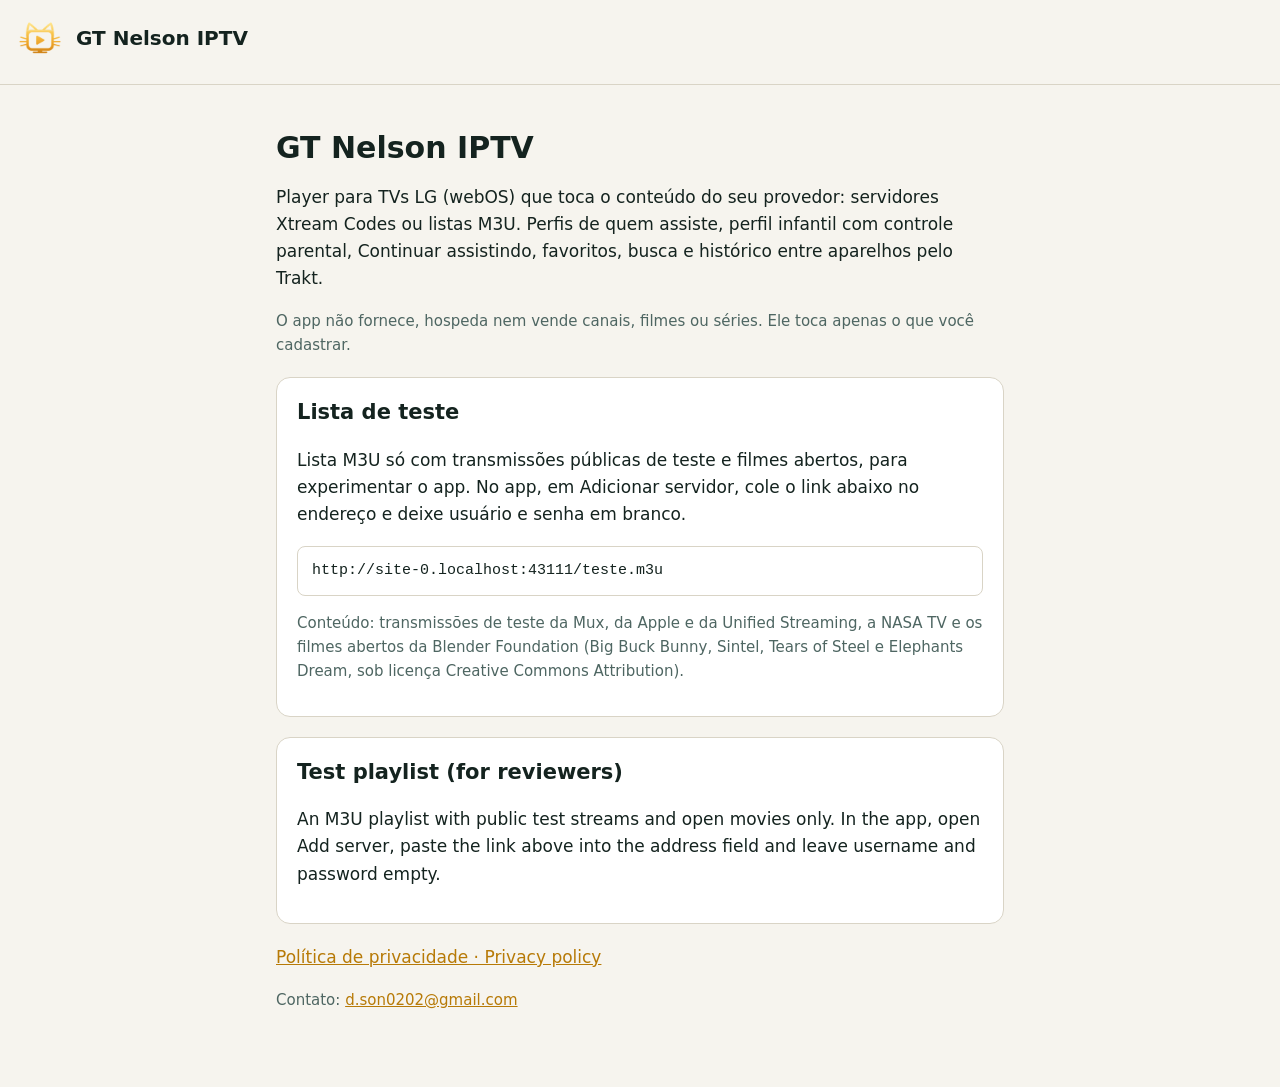
==== index.html @ 7ecb7efd "Add files via upload" ====
<!doctype html>
<html lang="pt-BR">
<head>
<meta charset="utf-8">
<meta name="viewport" content="width=device-width, initial-scale=1">
<title>GT Nelson IPTV</title>
<link rel="stylesheet" href="estilo.css">
</head>
<body>
<header class="topo"><a href="./"><img src="logo.png" alt="" width="48" height="48"><span>GT Nelson IPTV</span></a></header>
<main>
<h1>GT Nelson IPTV</h1>
<p>Player para TVs LG (webOS) que toca o conteúdo do seu provedor: servidores Xtream Codes ou listas M3U. Perfis de quem assiste, perfil infantil com controle parental, Continuar assistindo, favoritos, busca e histórico entre aparelhos pelo Trakt.</p>
<p class="muted">O app não fornece, hospeda nem vende canais, filmes ou séries. Ele toca apenas o que você cadastrar.</p>

<div class="cartao">
<h2 style="margin-top:0">Lista de teste</h2>
<p>Lista M3U só com transmissões públicas de teste e filmes abertos, para experimentar o app. No app, em Adicionar servidor, cole o link abaixo no endereço e deixe usuário e senha em branco.</p>
<span class="link" id="lista"></span>
<p class="muted">Conteúdo: transmissões de teste da Mux, da Apple e da Unified Streaming, a NASA TV e os filmes abertos da Blender Foundation (Big Buck Bunny, Sintel, Tears of Steel e Elephants Dream, sob licença Creative Commons Attribution).</p>
</div>

<div class="cartao" lang="en">
<h2 style="margin-top:0">Test playlist (for reviewers)</h2>
<p>An M3U playlist with public test streams and open movies only. In the app, open Add server, paste the link above into the address field and leave username and password empty.</p>
</div>

<p><a href="privacidade.html">Política de privacidade · Privacy policy</a></p>
<p class="muted">Contato: <a href="mailto:d.son0202@gmail.com">d.son0202@gmail.com</a></p>
</main>
<script>
  // mostra o endereço completo da lista a partir de onde a página está publicada
  document.getElementById('lista').textContent = new URL('teste.m3u', location.href).href;
</script>
</body>
</html>
---- estilo.css ----
:root { --bg: #0e1e24; --panel: #13282e; --text: #eaf2ef; --muted: #93aeab; --accent: #f4b942; --line: #25454d; }
@media (prefers-color-scheme: light) {
  :root { --bg: #f6f4ee; --panel: #ffffff; --text: #14231f; --muted: #4e6662; --accent: #b77a07; --line: #d9d4c6; }
}
* { box-sizing: border-box; }
body { margin: 0; background: var(--bg); color: var(--text); font: 17px/1.6 system-ui, -apple-system, "Segoe UI", Roboto, sans-serif; }
.topo { border-bottom: 1px solid var(--line); padding: 14px 16px; }
.topo a { display: inline-flex; align-items: center; color: var(--text); text-decoration: none; font-weight: 700; font-size: 20px; }
.topo img { margin-right: 12px; }
main { max-width: 760px; margin: 0 auto; padding: 24px 16px 60px; }
h1 { font-size: 30px; line-height: 1.25; margin: 20px 0 6px; }
h2 { font-size: 21px; margin: 32px 0 8px; }
p, li { color: var(--text); }
.data, .muted { color: var(--muted); font-size: 15px; }
a { color: var(--accent); }
hr { border: 0; border-top: 1px solid var(--line); margin: 56px 0 24px; }
code, .link { font-family: ui-monospace, Menlo, Consolas, monospace; font-size: 15px; background: var(--panel); border: 1px solid var(--line); border-radius: 8px; padding: 2px 6px; word-break: break-all; }
.link { display: block; padding: 12px 14px; margin: 10px 0; }
.cartao { background: var(--panel); border: 1px solid var(--line); border-radius: 14px; padding: 18px 20px; margin: 20px 0; }
ul { padding-left: 22px; }
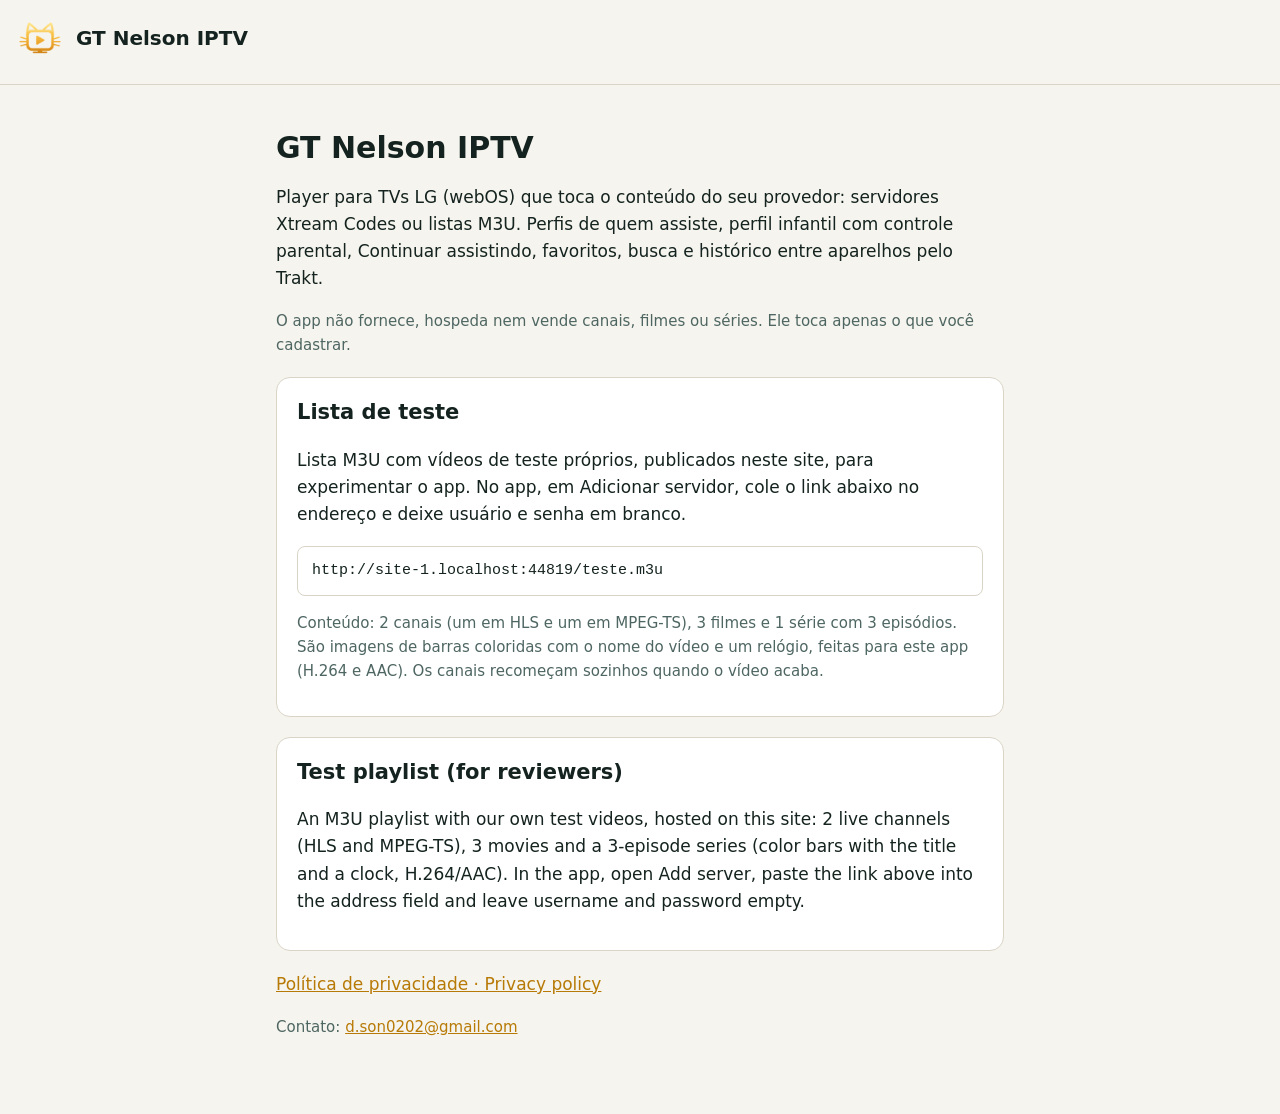
==== commit cd71b180: "Add files via upload" ====
--- a/index.html
+++ b/index.html
@@ -15,14 +15,14 @@
 
 <div class="cartao">
 <h2 style="margin-top:0">Lista de teste</h2>
-<p>Lista M3U só com transmissões públicas de teste e filmes abertos, para experimentar o app. No app, em Adicionar servidor, cole o link abaixo no endereço e deixe usuário e senha em branco.</p>
+<p>Lista M3U com vídeos de teste próprios, publicados neste site, para experimentar o app. No app, em Adicionar servidor, cole o link abaixo no endereço e deixe usuário e senha em branco.</p>
 <span class="link" id="lista"></span>
-<p class="muted">Conteúdo: transmissões de teste da Mux, da Apple e da Unified Streaming, a NASA TV e os filmes abertos da Blender Foundation (Big Buck Bunny, Sintel, Tears of Steel e Elephants Dream, sob licença Creative Commons Attribution).</p>
+<p class="muted">Conteúdo: 2 canais (um em HLS e um em MPEG-TS), 3 filmes e 1 série com 3 episódios. São imagens de barras coloridas com o nome do vídeo e um relógio, feitas para este app (H.264 e AAC). Os canais recomeçam sozinhos quando o vídeo acaba.</p>
 </div>
 
 <div class="cartao" lang="en">
 <h2 style="margin-top:0">Test playlist (for reviewers)</h2>
-<p>An M3U playlist with public test streams and open movies only. In the app, open Add server, paste the link above into the address field and leave username and password empty.</p>
+<p>An M3U playlist with our own test videos, hosted on this site: 2 live channels (HLS and MPEG-TS), 3 movies and a 3-episode series (color bars with the title and a clock, H.264/AAC). In the app, open Add server, paste the link above into the address field and leave username and password empty.</p>
 </div>
 
 <p><a href="privacidade.html">Política de privacidade · Privacy policy</a></p>
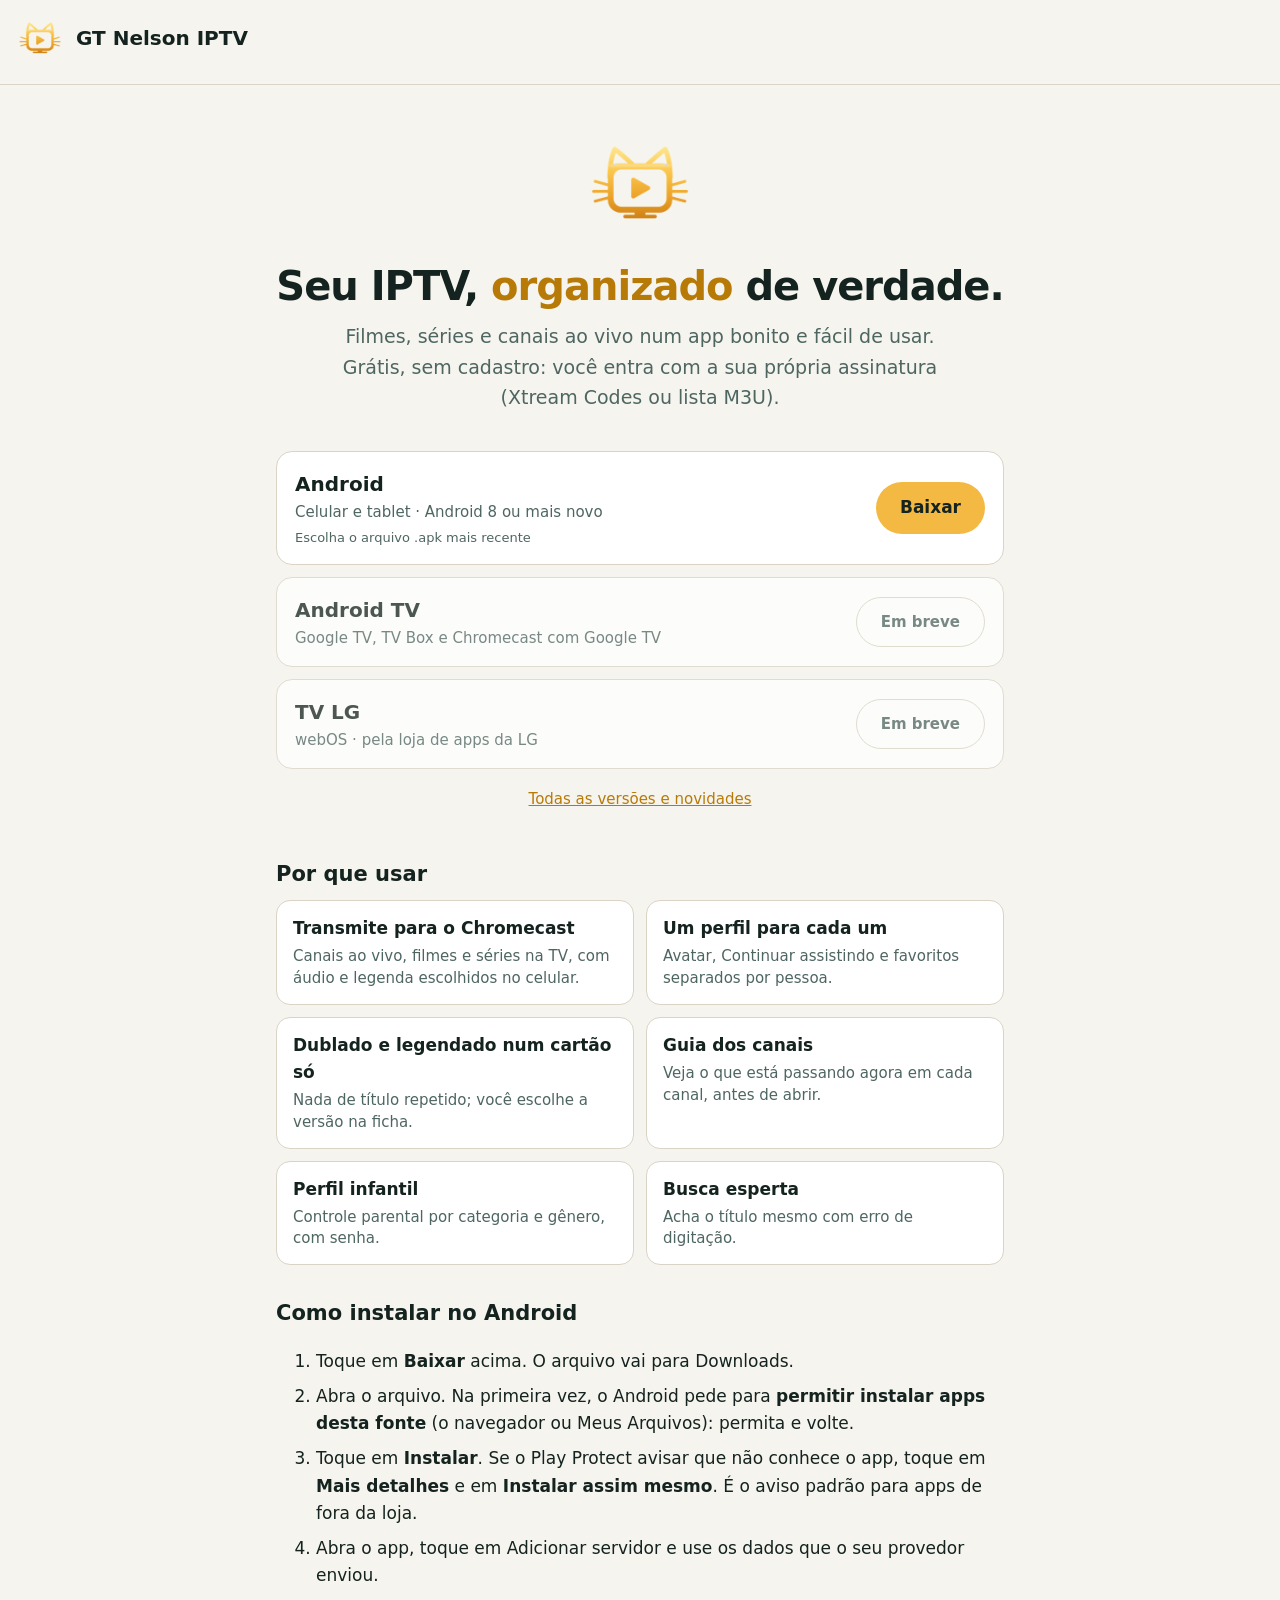
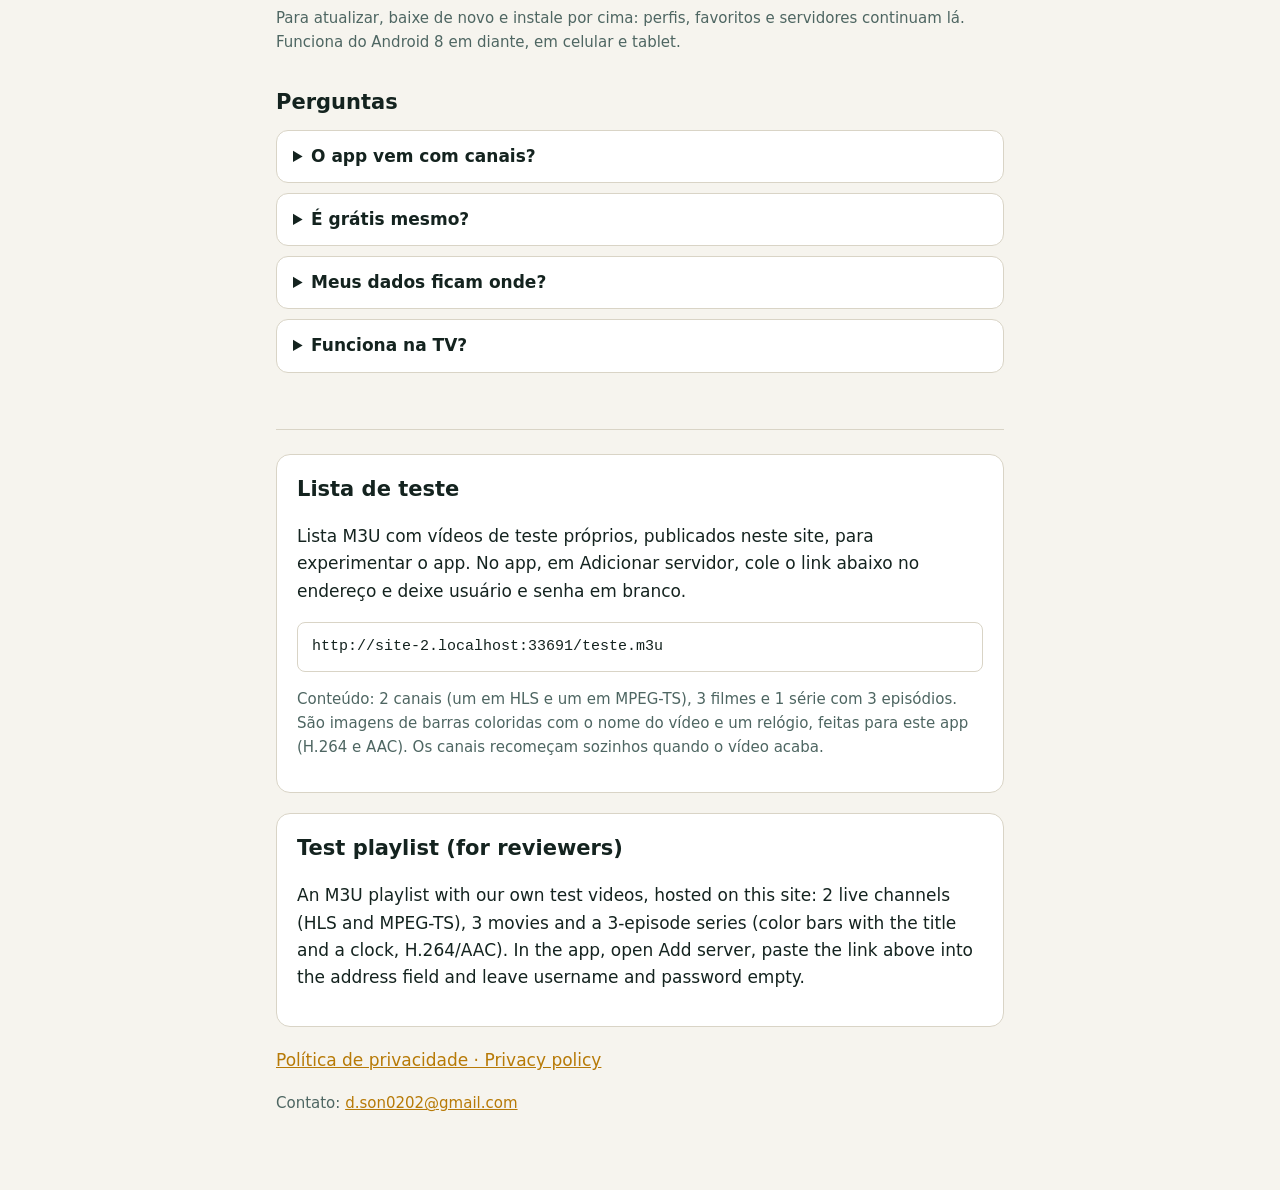
==== commit 6a7f50d6: "Pagina de download do app e politica de privacidade do Android" ====
--- a/index.html
+++ b/index.html
@@ -3,15 +3,56 @@
 <head>
 <meta charset="utf-8">
 <meta name="viewport" content="width=device-width, initial-scale=1">
-<title>GT Nelson IPTV</title>
+<title>GT Nelson IPTV · Baixar</title>
+<meta name="description" content="Player de IPTV grátis para Android: filmes, séries e canais ao vivo organizados, com perfis e transmissão para o Chromecast. Use a sua própria assinatura.">
+<!-- prévia do link no WhatsApp e redes -->
+<meta property="og:title" content="GT Nelson IPTV">
+<meta property="og:description" content="Seu IPTV organizado de verdade. Grátis, para Android. Transmite para o Chromecast.">
+<meta property="og:image" content="https://dson0202-max.github.io/gt-nelson-iptv-site/divulgacao-1.png">
+<meta property="og:url" content="https://dson0202-max.github.io/gt-nelson-iptv-site/">
+<meta property="og:type" content="website">
+<link rel="icon" href="logo.png">
 <link rel="stylesheet" href="estilo.css">
 </head>
 <body>
 <header class="topo"><a href="./"><img src="logo.png" alt="" width="48" height="48"><span>GT Nelson IPTV</span></a></header>
 <main>
-<h1>GT Nelson IPTV</h1>
-<p>Player para TVs LG (webOS) que toca o conteúdo do seu provedor: servidores Xtream Codes ou listas M3U. Perfis de quem assiste, perfil infantil com controle parental, Continuar assistindo, favoritos, busca e histórico entre aparelhos pelo Trakt.</p>
-<p class="muted">O app não fornece, hospeda nem vende canais, filmes ou séries. Ele toca apenas o que você cadastrar.</p>
+
+<section class="hero">
+  <img src="logo.png" alt="" width="112" height="112">
+  <h1>Seu IPTV, <em>organizado</em> de verdade.</h1>
+  <p class="lead">Filmes, séries e canais ao vivo num app bonito e fácil de usar. Grátis, sem cadastro: você entra com a sua própria assinatura (Xtream Codes ou lista M3U).</p>
+</section>
+
+<!-- Plataformas: a lista fica no script lá embaixo (PLATAFORMAS). Para lançar uma nova, basta mudar emBreve para false. -->
+<section id="plataformas" class="plats"></section>
+
+<h2>Por que usar</h2>
+<div class="grade">
+  <div class="item"><b>Transmite para o Chromecast</b><span>Canais ao vivo, filmes e séries na TV, com áudio e legenda escolhidos no celular.</span></div>
+  <div class="item"><b>Um perfil para cada um</b><span>Avatar, Continuar assistindo e favoritos separados por pessoa.</span></div>
+  <div class="item"><b>Dublado e legendado num cartão só</b><span>Nada de título repetido; você escolhe a versão na ficha.</span></div>
+  <div class="item"><b>Guia dos canais</b><span>Veja o que está passando agora em cada canal, antes de abrir.</span></div>
+  <div class="item"><b>Perfil infantil</b><span>Controle parental por categoria e gênero, com senha.</span></div>
+  <div class="item"><b>Busca esperta</b><span>Acha o título mesmo com erro de digitação.</span></div>
+</div>
+
+<h2 id="instalar">Como instalar no Android</h2>
+<ol class="passos">
+  <li>Toque em <b>Baixar</b> acima. O arquivo vai para Downloads.</li>
+  <li>Abra o arquivo. Na primeira vez, o Android pede para <b>permitir instalar apps desta fonte</b> (o navegador ou Meus Arquivos): permita e volte.</li>
+  <li>Toque em <b>Instalar</b>. Se o Play Protect avisar que não conhece o app, toque em <b>Mais detalhes</b> e em <b>Instalar assim mesmo</b>. É o aviso padrão para apps de fora da loja.</li>
+  <li>Abra o app, toque em Adicionar servidor e use os dados que o seu provedor enviou.</li>
+</ol>
+<p class="muted">Para atualizar, baixe de novo e instale por cima: perfis, favoritos e servidores continuam lá. Funciona do Android 8 em diante, em celular e tablet.</p>
+
+<h2>Perguntas</h2>
+<details><summary>O app vem com canais?</summary><p>Não. O GT Nelson IPTV é só o player: ele não fornece, hospeda nem vende canais, filmes ou séries. Ele toca o que você cadastrar, com a assinatura que você já tem.</p></details>
+<details><summary>É grátis mesmo?</summary><p>Sim. No celular, o app mostra de vez em quando a sugestão de um produto da Shopee, na pausa e entre episódios, marcada como "Anúncio · link de afiliado". Perfis infantis não veem anúncios, e nada aparece no ao vivo nem transmitindo.</p></details>
+<details><summary>Meus dados ficam onde?</summary><p>No seu aparelho. O app não cria conta e não envia usuário nem senha para ninguém além do seu próprio servidor. Veja a <a href="privacidade.html">política de privacidade</a>.</p></details>
+<details><summary>Funciona na TV?</summary><p>Hoje, pelo Chromecast, transmitindo do celular. A versão para TV LG está em análise na loja da LG, e a versão para Android TV vem depois.</p></details>
+
+<hr>
 
 <div class="cartao">
 <h2 style="margin-top:0">Lista de teste</h2>
@@ -31,6 +72,56 @@
 <script>
   // mostra o endereço completo da lista a partir de onde a página está publicada
   document.getElementById('lista').textContent = new URL('teste.m3u', location.href).href;
+
+  // Downloads: os arquivos ficam nos Releases deste repositório. Cada plataforma tem um prefixo de versão
+  // (android-v1.1.3, androidtv-v1.0.0...), e a página mostra a versão mais nova de cada uma.
+  var REPO = 'dson0202-max/gt-nelson-iptv-site';
+  var PLATAFORMAS = [
+    { id: 'android', nome: 'Android', sub: 'Celular e tablet · Android 8 ou mais novo', prefixo: 'android-v', ext: '.apk', emBreve: false },
+    { id: 'androidtv', nome: 'Android TV', sub: 'Google TV, TV Box e Chromecast com Google TV', prefixo: 'androidtv-v', ext: '.apk', emBreve: true },
+    { id: 'lg', nome: 'TV LG', sub: 'webOS · pela loja de apps da LG', loja: '', emBreve: true }
+  ];
+  var TODAS = 'https://github.com/' + REPO + '/releases';
+
+  function esc(t) { return String(t).replace(/[&<>"]/g, function (c) { return { '&': '&amp;', '<': '&lt;', '>': '&gt;', '"': '&quot;' }[c]; }); }
+  function data(d) { try { return new Date(d).toLocaleDateString('pt-BR', { day: 'numeric', month: 'short', year: 'numeric' }); } catch (e) { return ''; } }
+  function mb(b) { return (b / 1048576).toFixed(1).replace('.', ',') + ' MB'; }
+
+  function desenha(rels) {
+    var h = '';
+    PLATAFORMAS.forEach(function (p) {
+      var bt, info = '';
+      if (p.emBreve) {
+        bt = '<span class="bt off">Em breve</span>';
+      } else if (p.loja) {
+        bt = '<a class="bt" href="' + esc(p.loja) + '">Abrir na loja</a>';
+      } else {
+        var r = null, a = null;
+        (rels || []).some(function (x) {
+          if (x.draft || x.prerelease || x.tag_name.indexOf(p.prefixo) !== 0) return false;
+          a = (x.assets || []).filter(function (y) { return y.name.slice(-p.ext.length) === p.ext; })[0];
+          if (a) { r = x; return true; } return false;
+        });
+        if (r) {
+          bt = '<a class="bt" href="' + esc(a.browser_download_url) + '">Baixar</a>';
+          info = 'Versão ' + esc(r.tag_name.slice(p.prefixo.length)) + ' · ' + data(r.published_at) + ' · ' + mb(a.size);
+        } else {
+          // sem acesso ao GitHub agora: leva para a lista de versões
+          bt = '<a class="bt" href="' + TODAS + '">Baixar</a>';
+          info = 'Escolha o arquivo .apk mais recente';
+        }
+      }
+      h += '<div class="plat' + (p.emBreve ? ' breve' : '') + '"><div><b>' + esc(p.nome) + '</b><span>' + esc(p.sub) + '</span>' +
+        (info ? '<small>' + info + '</small>' : '') + '</div>' + bt + '</div>';
+    });
+    h += '<p class="muted outras"><a href="' + TODAS + '">Todas as versões e novidades</a></p>';
+    document.getElementById('plataformas').innerHTML = h;
+  }
+  desenha(null);
+  var x = new XMLHttpRequest();
+  x.open('GET', 'https://api.github.com/repos/' + REPO + '/releases?per_page=50', true);
+  x.onload = function () { try { if (x.status === 200) desenha(JSON.parse(x.responseText)); } catch (e) {} };
+  x.send();
 </script>
 </body>
 </html>
--- a/estilo.css
+++ b/estilo.css
@@ -18,3 +18,32 @@
 .link { display: block; padding: 12px 14px; margin: 10px 0; }
 .cartao { background: var(--panel); border: 1px solid var(--line); border-radius: 14px; padding: 18px 20px; margin: 20px 0; }
 ul { padding-left: 22px; }
+
+/* página de download (index) */
+.hero { text-align: center; padding: 18px 0 8px; }
+.hero h1 { font-size: 40px; letter-spacing: -1px; margin: 14px 0 10px; }
+.hero h1 em { font-style: normal; color: var(--accent); }
+.lead { font-size: 19px; color: var(--muted); max-width: 600px; margin: 0 auto; }
+.plats { margin: 30px 0 10px; display: grid; gap: 12px; }
+.plat { display: flex; align-items: center; justify-content: space-between; gap: 16px; background: var(--panel); border: 1px solid var(--line); border-radius: 16px; padding: 16px 18px; }
+.plat b { display: block; font-size: 20px; }
+.plat span { display: block; color: var(--muted); font-size: 15px; }
+.plat small { display: block; color: var(--muted); font-size: 13px; margin-top: 4px; }
+.plat.breve { opacity: .75; }
+.bt { flex: 0 0 auto; background: #f4b942; color: #14231f; font-weight: 700; text-decoration: none; border-radius: 999px; padding: 12px 24px; font-size: 17px; }
+.bt.off { background: transparent; color: var(--muted); border: 1px solid var(--line); font-weight: 600; }
+.outras { text-align: center; margin-top: 6px; }
+.grade { display: grid; grid-template-columns: 1fr 1fr; gap: 12px; }
+.item { background: var(--panel); border: 1px solid var(--line); border-radius: 14px; padding: 14px 16px; }
+.item b { display: block; margin-bottom: 4px; }
+.item span { color: var(--muted); font-size: 15px; line-height: 1.45; display: block; }
+.passos li { margin: 8px 0; }
+details { background: var(--panel); border: 1px solid var(--line); border-radius: 12px; padding: 12px 16px; margin: 10px 0; }
+summary { cursor: pointer; font-weight: 600; }
+details p { margin: 10px 0 2px; }
+@media (max-width: 560px) {
+  .hero h1 { font-size: 31px; }
+  .grade { grid-template-columns: 1fr; }
+  .plat { flex-direction: column; align-items: stretch; }
+  .bt { text-align: center; }
+}
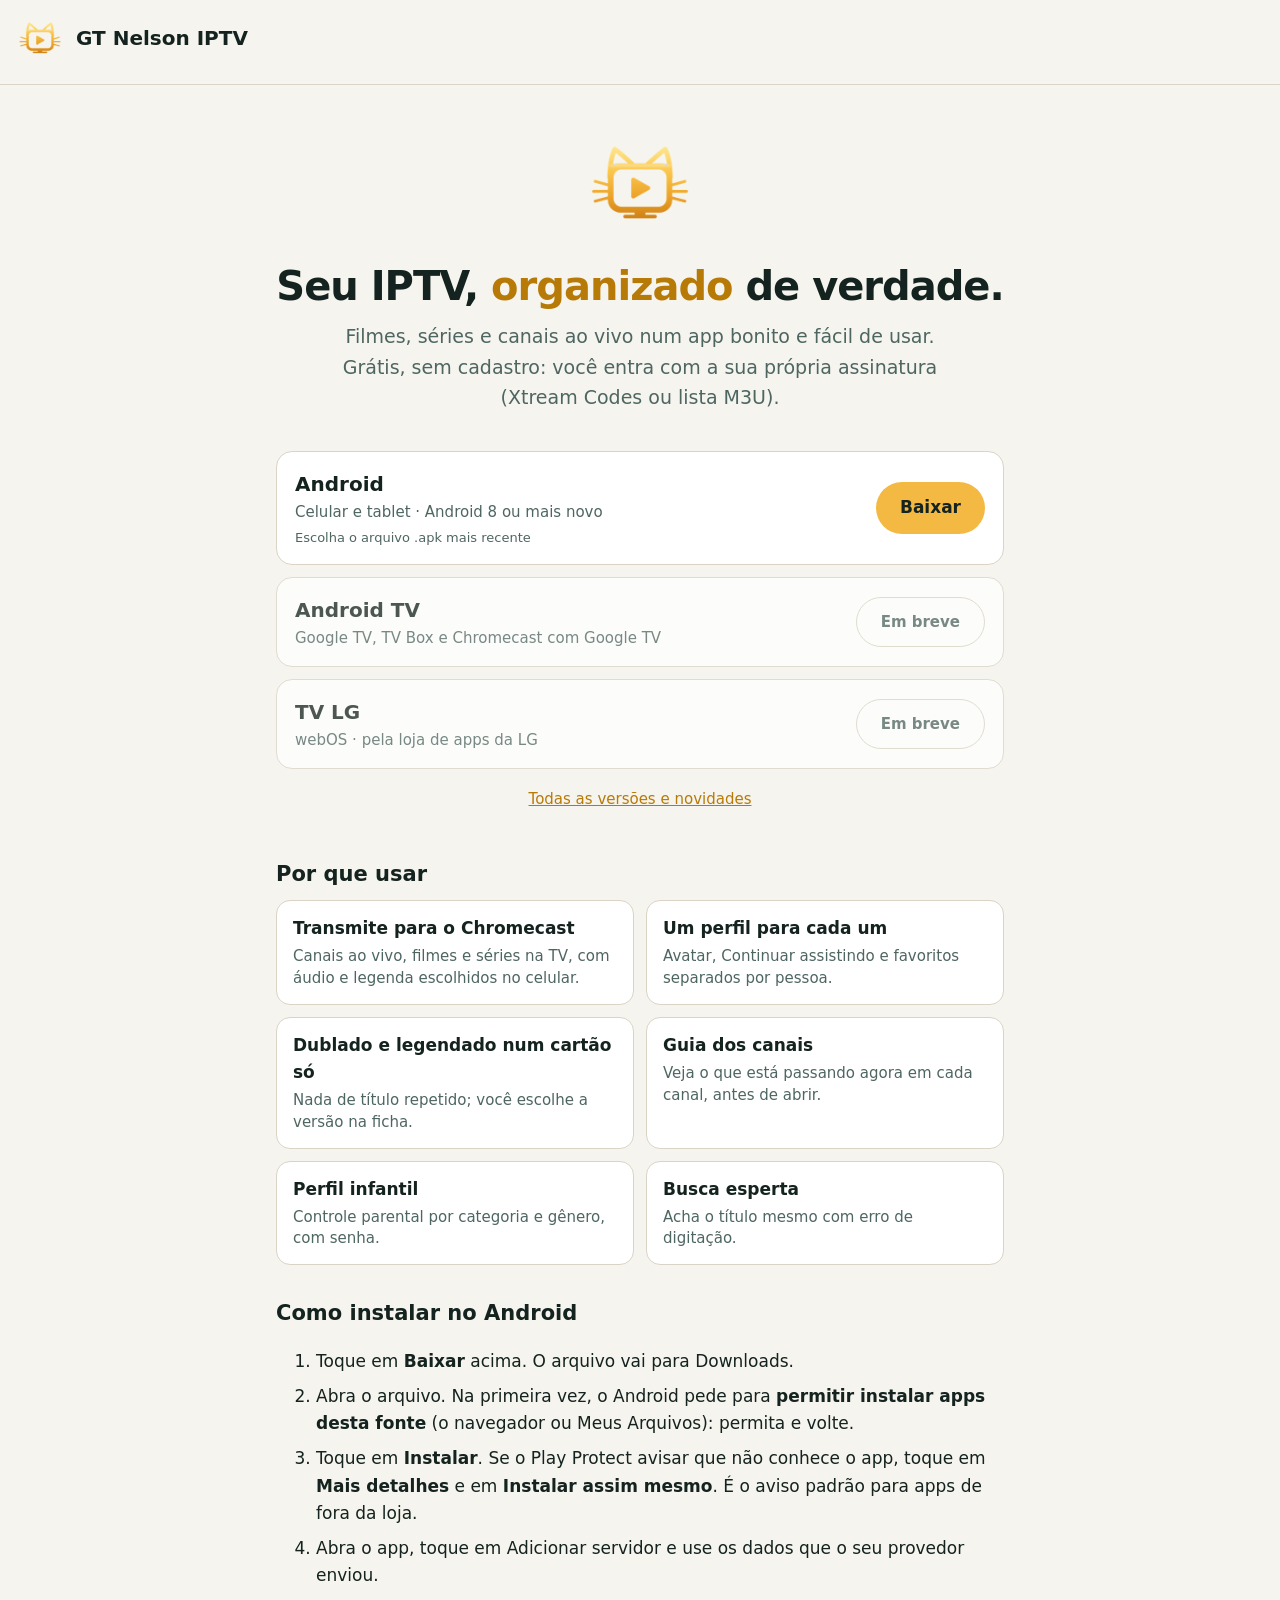
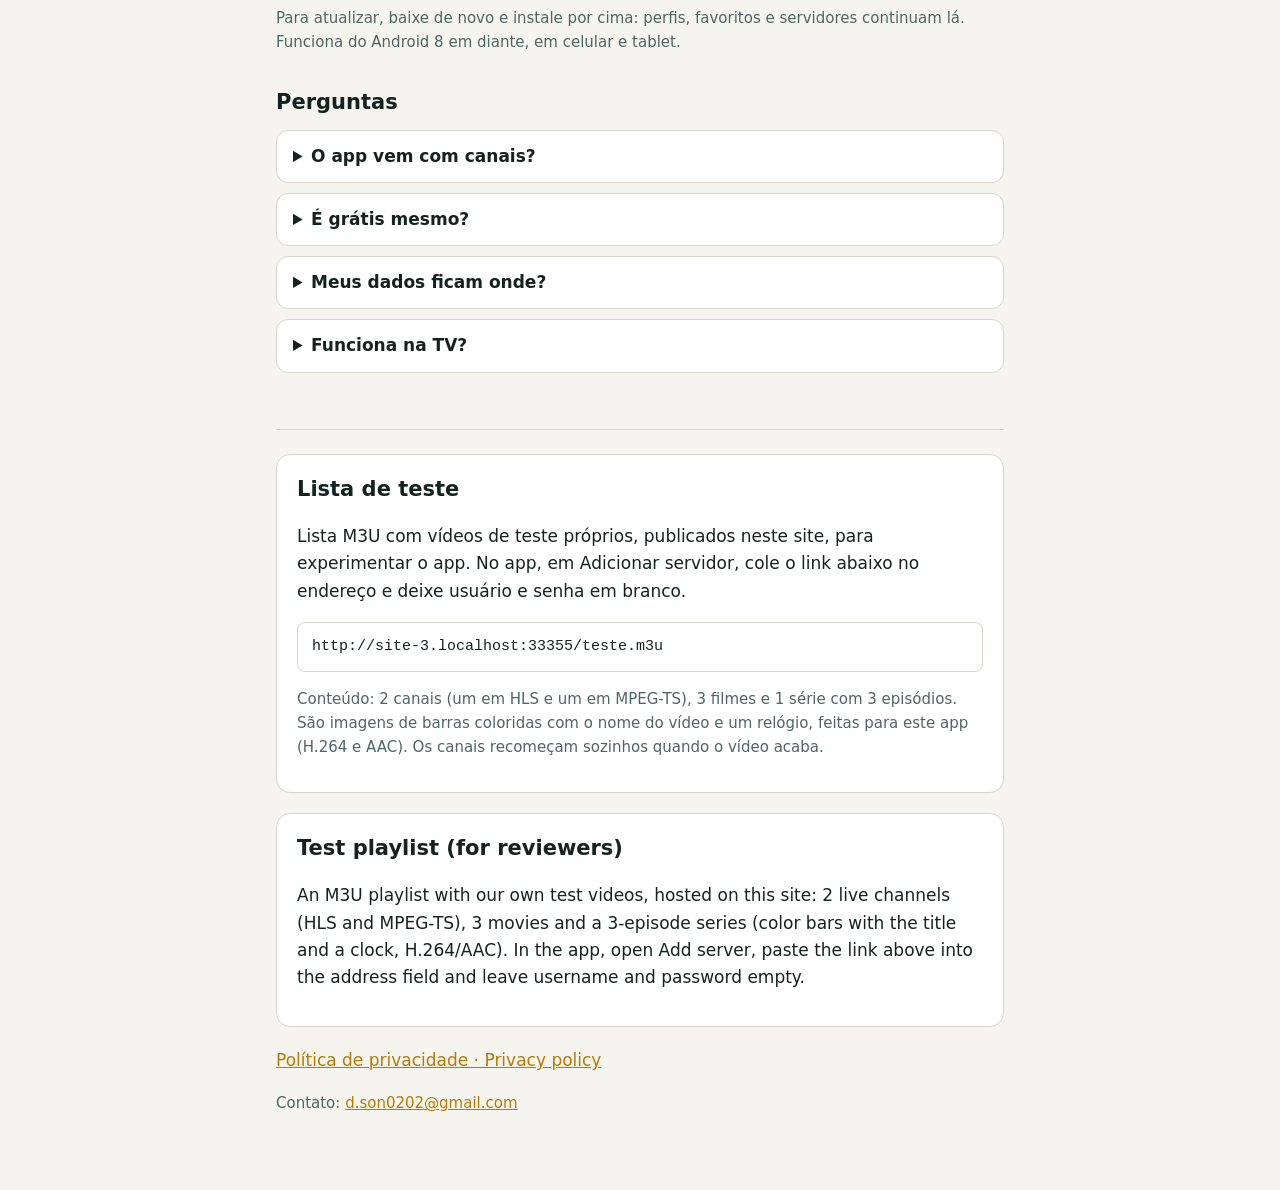
==== commit 72d8d63f: "Pagina de download do app e politica de privacidade do Android" ====
--- a/index.html
+++ b/index.html
@@ -36,6 +36,9 @@
   <div class="item"><b>Perfil infantil</b><span>Controle parental por categoria e gênero, com senha.</span></div>
   <div class="item"><b>Busca esperta</b><span>Acha o título mesmo com erro de digitação.</span></div>
 </div>
+
+<!-- anúncio de afiliado (produto neutro), da mesma lista do app; some sozinho se a lista não vier -->
+<a id="anuncio" class="anuncio" hidden target="_blank" rel="sponsored noopener"></a>
 
 <h2 id="instalar">Como instalar no Android</h2>
 <ol class="passos">
@@ -118,6 +121,38 @@
     document.getElementById('plataformas').innerHTML = h;
   }
   desenha(null);
+
+  // Anúncio: um produto neutro sorteado da lista do servidor de anúncios (a mesma do app). Usa links.site
+  // (sub-ID "site" no relatório da Shopee) e, enquanto o servidor não manda esse link, o da pausa.
+  // Sem lista, lista de teste ou imagem quebrada: não mostra nada.
+  var ADS = 'https://gtnelson-ads.gtnelson.workers.dev/v1/lista';
+  function reais(v) { var c = Math.round(v * 100), i = String(Math.floor(c / 100)), d = String(c % 100); return 'R$ ' + i.replace(/\B(?=(\d{3})+(?!\d))/g, '.') + ',' + (d.length < 2 ? '0' + d : d); }
+  function vendidos(n) { if (n >= 1e6) return String(Math.floor(n / 1e5) / 10).replace('.', ',') + ' mi+'; if (n >= 1000) return Math.floor(n / 1000) + ' mil+'; if (n >= 100) return Math.floor(n / 100) * 100 + '+'; return String(n); }
+  function num(x) { return typeof x === 'number' && isFinite(x) ? x : null; }
+  function linkDe(s) { var l = s.links && (s.links.site || s.links.pausa); return /^https:\/\/([a-z0-9-]+\.)*shopee\.com\.br\//.test(l || '') ? l : ''; }
+  var y = new XMLHttpRequest();
+  y.open('GET', ADS, true);
+  y.onload = function () {
+    try {
+      if (y.status !== 200) return;
+      var j = JSON.parse(y.responseText);
+      if (j.teste) return;
+      var ok = (j.slots || []).filter(function (s) { return s && s.publico === 'neutro' && s.nome && /^https:\/\//.test(s.imagem || '') && linkDe(s); });
+      if (!ok.length) return;
+      var s = ok[Math.floor(Math.random() * ok.length)], preco = num(s.preco), desc = num(s.desconto), vend = num(s.vendidos), nota = num(s.nota), pr = '', mt = [];
+      if (preco != null && preco > 0) pr = '<span class="pr">a partir de <em>' + reais(preco) + '</em>' + (desc != null && desc >= 1 ? '<i>-' + Math.round(desc) + '%</i>' : '') + '</span>';
+      if (nota != null && nota > 0) mt.push('★ ' + (Math.round(nota * 10) / 10).toFixed(1).replace('.', ','));
+      if (vend != null && vend > 0) mt.push(vendidos(Math.floor(vend)) + ' vendidos');
+      var a = document.getElementById('anuncio');
+      a.href = linkDe(s);
+      a.innerHTML = '<span class="im"><img alt="" src="' + esc(s.imagem) + '"></span><span class="tx"><small>Anúncio · link de afiliado</small><b>' + esc(s.nome) + '</b>' + pr +
+        (mt.length ? '<span class="mt">' + esc(mt.join(' · ')) + '</span>' : '') + '<span class="ir">Ver na ' + esc(s.loja || 'Shopee') + ' ›</span></span>';
+      var im = a.querySelector('img');
+      im.onload = function () { a.hidden = false; };
+      im.onerror = function () { a.hidden = true; };
+    } catch (e) {}
+  };
+  y.send();
   var x = new XMLHttpRequest();
   x.open('GET', 'https://api.github.com/repos/' + REPO + '/releases?per_page=50', true);
   x.onload = function () { try { if (x.status === 200) desenha(JSON.parse(x.responseText)); } catch (e) {} };
--- a/estilo.css
+++ b/estilo.css
@@ -47,3 +47,17 @@
   .plat { flex-direction: column; align-items: stretch; }
   .bt { text-align: center; }
 }
+
+/* anúncio de afiliado (mesmo cartão do app, em tamanho de página) */
+.anuncio { display: flex; gap: 16px; align-items: center; margin: 26px 0 8px; padding: 14px; background: #13282e; color: #eaf2ef; border-radius: 18px; text-decoration: none; box-shadow: 0 8px 24px rgba(0,0,0,.18); }
+.anuncio[hidden] { display: none; }
+.anuncio .im { flex: 0 0 116px; height: 116px; border-radius: 14px; overflow: hidden; background: #fff; border: 4px solid #f4b942; box-shadow: 0 0 16px rgba(244,185,66,.45); }
+.anuncio .im img { width: 100%; height: 100%; object-fit: cover; display: block; }
+.anuncio .tx { min-width: 0; display: flex; flex-direction: column; gap: 3px; }
+.anuncio small { color: #93aeab; font-size: 13px; }
+.anuncio b { font-size: 16px; line-height: 1.3; display: -webkit-box; -webkit-line-clamp: 2; -webkit-box-orient: vertical; overflow: hidden; }
+.anuncio .pr { font-size: 14px; color: #c9d6d3; white-space: nowrap; }
+.anuncio .pr em { font-style: normal; font-weight: 700; font-size: 18px; color: #eaf2ef; }
+.anuncio .pr i { display: inline-block; white-space: nowrap; font-style: normal; background: #f4b942; color: #14231f; font-weight: 700; font-size: 12px; border-radius: 6px; padding: 1px 6px; margin-left: 6px; }
+.anuncio .mt { color: #93aeab; font-size: 13px; }
+.anuncio .ir { align-self: flex-start; margin-top: 4px; background: #f4b942; color: #14231f; font-weight: 700; font-size: 14px; border-radius: 999px; padding: 6px 14px; }
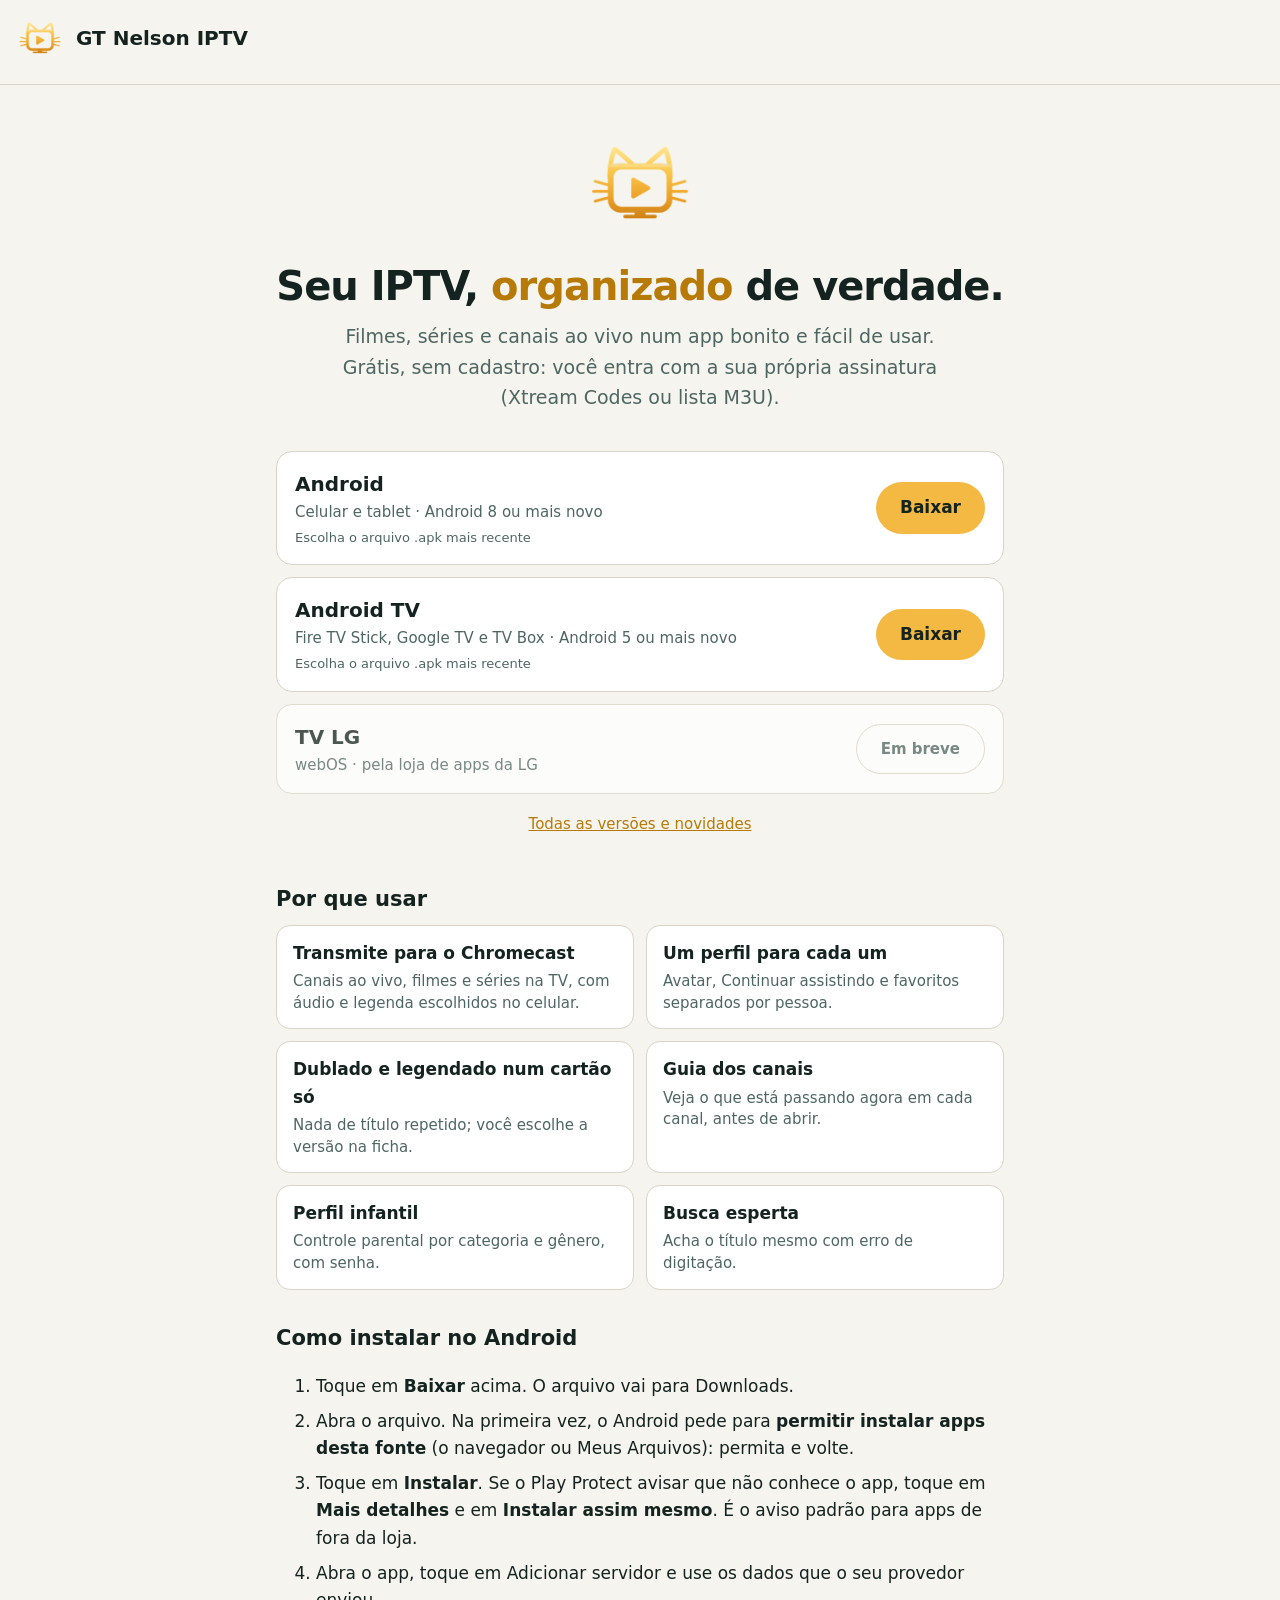
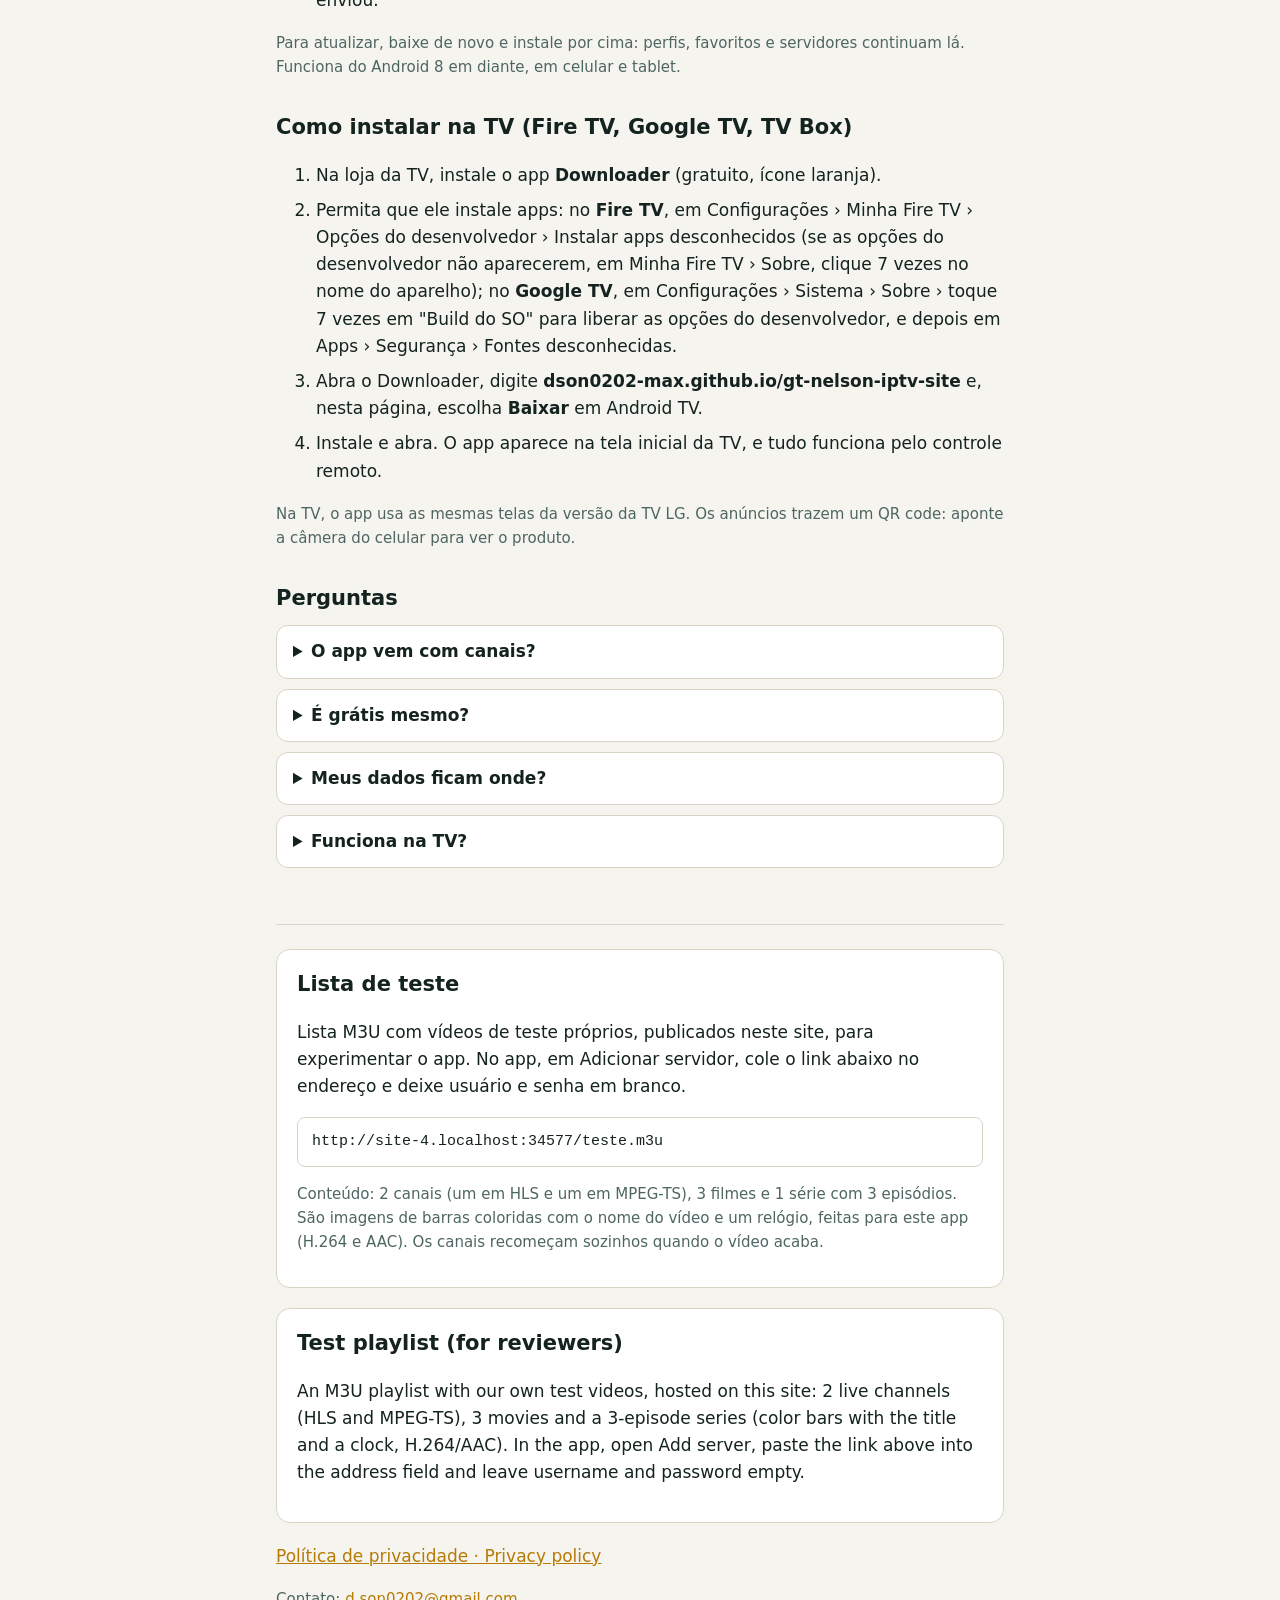
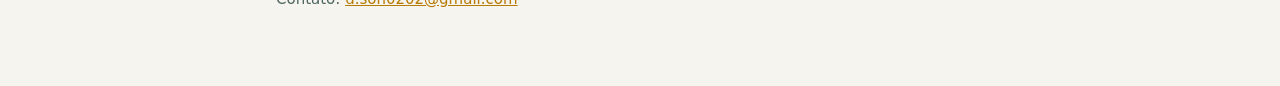
==== commit b8f8a73b: "Pagina de download do app e politica de privacidade do Android" ====
--- a/index.html
+++ b/index.html
@@ -12,7 +12,7 @@
 <meta property="og:url" content="https://dson0202-max.github.io/gt-nelson-iptv-site/">
 <meta property="og:type" content="website">
 <link rel="icon" href="logo.png">
-<link rel="stylesheet" href="estilo.css">
+<link rel="stylesheet" href="estilo.css?v=a239ee95">
 </head>
 <body>
 <header class="topo"><a href="./"><img src="logo.png" alt="" width="48" height="48"><span>GT Nelson IPTV</span></a></header>
@@ -49,11 +49,20 @@
 </ol>
 <p class="muted">Para atualizar, baixe de novo e instale por cima: perfis, favoritos e servidores continuam lá. Funciona do Android 8 em diante, em celular e tablet.</p>
 
+<h2 id="instalar-tv">Como instalar na TV (Fire TV, Google TV, TV Box)</h2>
+<ol class="passos">
+  <li>Na loja da TV, instale o app <b>Downloader</b> (gratuito, ícone laranja).</li>
+  <li>Permita que ele instale apps: no <b>Fire TV</b>, em Configurações › Minha Fire TV › Opções do desenvolvedor › Instalar apps desconhecidos (se as opções do desenvolvedor não aparecerem, em Minha Fire TV › Sobre, clique 7 vezes no nome do aparelho); no <b>Google TV</b>, em Configurações › Sistema › Sobre › toque 7 vezes em "Build do SO" para liberar as opções do desenvolvedor, e depois em Apps › Segurança › Fontes desconhecidas.</li>
+  <li>Abra o Downloader, digite <b>dson0202-max.github.io/gt-nelson-iptv-site</b> e, nesta página, escolha <b>Baixar</b> em Android TV.</li>
+  <li>Instale e abra. O app aparece na tela inicial da TV, e tudo funciona pelo controle remoto.</li>
+</ol>
+<p class="muted">Na TV, o app usa as mesmas telas da versão da TV LG. Os anúncios trazem um QR code: aponte a câmera do celular para ver o produto.</p>
+
 <h2>Perguntas</h2>
 <details><summary>O app vem com canais?</summary><p>Não. O GT Nelson IPTV é só o player: ele não fornece, hospeda nem vende canais, filmes ou séries. Ele toca o que você cadastrar, com a assinatura que você já tem.</p></details>
-<details><summary>É grátis mesmo?</summary><p>Sim. No celular, o app mostra de vez em quando a sugestão de um produto da Shopee, na pausa e entre episódios, marcada como "Anúncio · link de afiliado". Perfis infantis não veem anúncios, e nada aparece no ao vivo nem transmitindo.</p></details>
+<details><summary>É grátis mesmo?</summary><p>Sim. No celular e na Android TV, o app mostra de vez em quando a sugestão de um produto da Shopee, na pausa e entre episódios, marcada como "Anúncio · link de afiliado". Perfis infantis não veem anúncios, e nada aparece no ao vivo nem transmitindo.</p></details>
 <details><summary>Meus dados ficam onde?</summary><p>No seu aparelho. O app não cria conta e não envia usuário nem senha para ninguém além do seu próprio servidor. Veja a <a href="privacidade.html">política de privacidade</a>.</p></details>
-<details><summary>Funciona na TV?</summary><p>Hoje, pelo Chromecast, transmitindo do celular. A versão para TV LG está em análise na loja da LG, e a versão para Android TV vem depois.</p></details>
+<details><summary>Funciona na TV?</summary><p>Sim: na Android TV (Fire TV Stick, Google TV e TV Box) pelo app de TV, e em qualquer TV com Chromecast, transmitindo do celular. A versão para TV LG está em análise na loja da LG.</p></details>
 
 <hr>
 
@@ -81,7 +90,7 @@
   var REPO = 'dson0202-max/gt-nelson-iptv-site';
   var PLATAFORMAS = [
     { id: 'android', nome: 'Android', sub: 'Celular e tablet · Android 8 ou mais novo', prefixo: 'android-v', ext: '.apk', emBreve: false },
-    { id: 'androidtv', nome: 'Android TV', sub: 'Google TV, TV Box e Chromecast com Google TV', prefixo: 'androidtv-v', ext: '.apk', emBreve: true },
+    { id: 'androidtv', nome: 'Android TV', sub: 'Fire TV Stick, Google TV e TV Box · Android 5 ou mais novo', prefixo: 'androidtv-v', ext: '.apk', emBreve: false, como: '#instalar-tv' },
     { id: 'lg', nome: 'TV LG', sub: 'webOS · pela loja de apps da LG', loja: '', emBreve: true }
   ];
   var TODAS = 'https://github.com/' + REPO + '/releases';
@@ -108,11 +117,15 @@
         if (r) {
           bt = '<a class="bt" href="' + esc(a.browser_download_url) + '">Baixar</a>';
           info = 'Versão ' + esc(r.tag_name.slice(p.prefixo.length)) + ' · ' + data(r.published_at) + ' · ' + mb(a.size);
+        } else if (rels) {
+          // a lista de versões veio e não tem esta plataforma ainda
+          bt = '<span class="bt off">Em preparação</span>';
         } else {
           // sem acesso ao GitHub agora: leva para a lista de versões
           bt = '<a class="bt" href="' + TODAS + '">Baixar</a>';
           info = 'Escolha o arquivo .apk mais recente';
         }
+        if (r && p.como) info += ' · <a href="' + p.como + '">como instalar</a>';
       }
       h += '<div class="plat' + (p.emBreve ? ' breve' : '') + '"><div><b>' + esc(p.nome) + '</b><span>' + esc(p.sub) + '</span>' +
         (info ? '<small>' + info + '</small>' : '') + '</div>' + bt + '</div>';
@@ -145,7 +158,7 @@
       if (vend != null && vend > 0) mt.push(vendidos(Math.floor(vend)) + ' vendidos');
       var a = document.getElementById('anuncio');
       a.href = linkDe(s);
-      a.innerHTML = '<span class="im"><img alt="" src="' + esc(s.imagem) + '"></span><span class="tx"><small>Anúncio · link de afiliado</small><b>' + esc(s.nome) + '</b>' + pr +
+      a.innerHTML = '<span class="im"><img alt="" width="116" height="116" src="' + esc(s.imagem) + '"></span><span class="tx"><small>Anúncio · link de afiliado</small><b>' + esc(s.nome) + '</b>' + pr +
         (mt.length ? '<span class="mt">' + esc(mt.join(' · ')) + '</span>' : '') + '<span class="ir">Ver na ' + esc(s.loja || 'Shopee') + ' ›</span></span>';
       var im = a.querySelector('img');
       im.onload = function () { a.hidden = false; };
--- a/estilo.css
+++ b/estilo.css
@@ -3,6 +3,7 @@
   :root { --bg: #f6f4ee; --panel: #ffffff; --text: #14231f; --muted: #4e6662; --accent: #b77a07; --line: #d9d4c6; }
 }
 * { box-sizing: border-box; }
+img { max-width: 100%; }
 body { margin: 0; background: var(--bg); color: var(--text); font: 17px/1.6 system-ui, -apple-system, "Segoe UI", Roboto, sans-serif; }
 .topo { border-bottom: 1px solid var(--line); padding: 14px 16px; }
 .topo a { display: inline-flex; align-items: center; color: var(--text); text-decoration: none; font-weight: 700; font-size: 20px; }
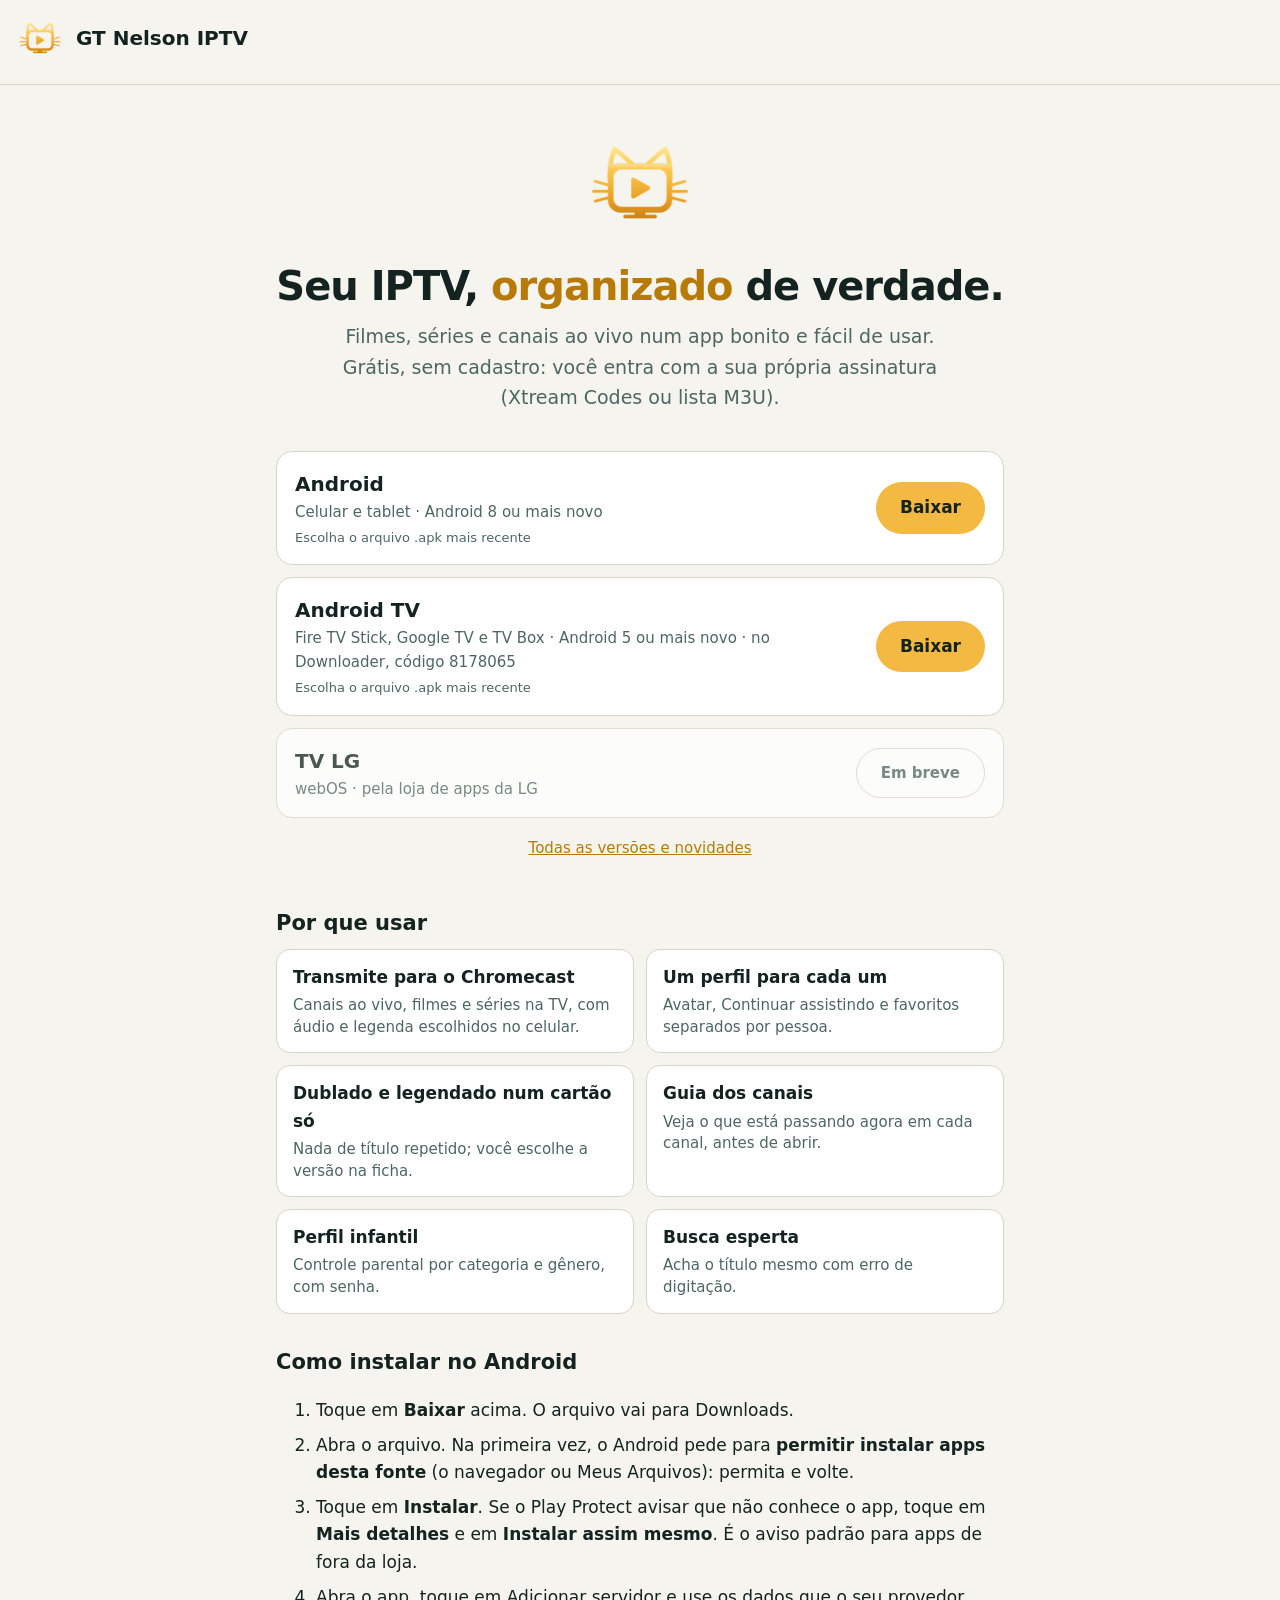
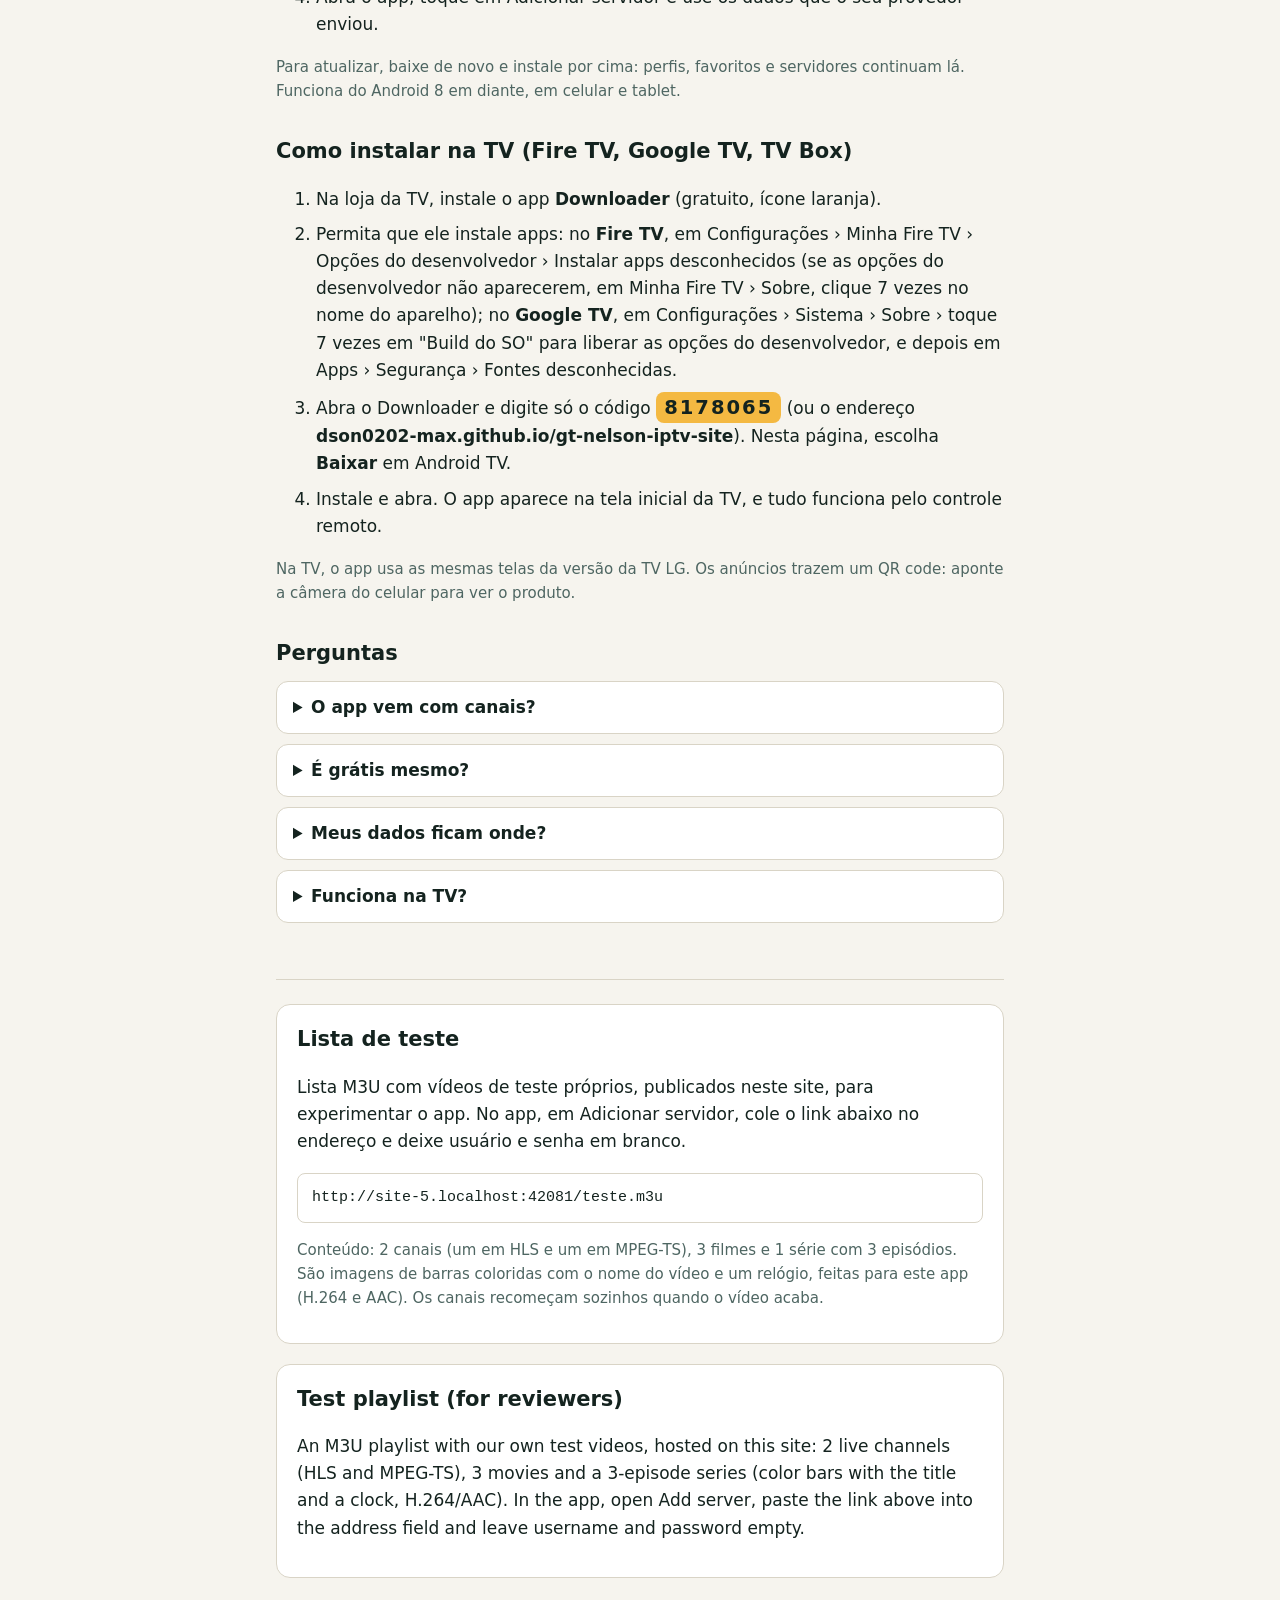
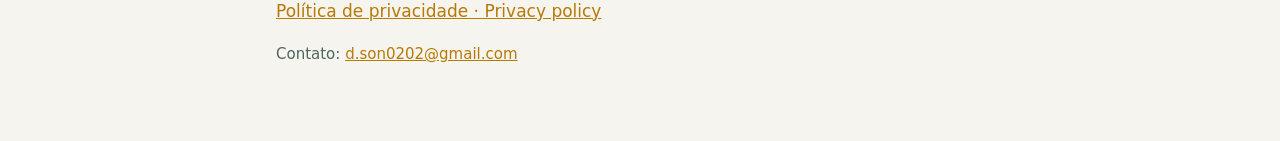
==== commit 00f4de23: "Pagina de download do app e politica de privacidade do Android" ====
--- a/index.html
+++ b/index.html
@@ -12,7 +12,7 @@
 <meta property="og:url" content="https://dson0202-max.github.io/gt-nelson-iptv-site/">
 <meta property="og:type" content="website">
 <link rel="icon" href="logo.png">
-<link rel="stylesheet" href="estilo.css?v=a239ee95">
+<link rel="stylesheet" href="estilo.css?v=180c569d">
 </head>
 <body>
 <header class="topo"><a href="./"><img src="logo.png" alt="" width="48" height="48"><span>GT Nelson IPTV</span></a></header>
@@ -53,7 +53,7 @@
 <ol class="passos">
   <li>Na loja da TV, instale o app <b>Downloader</b> (gratuito, ícone laranja).</li>
   <li>Permita que ele instale apps: no <b>Fire TV</b>, em Configurações › Minha Fire TV › Opções do desenvolvedor › Instalar apps desconhecidos (se as opções do desenvolvedor não aparecerem, em Minha Fire TV › Sobre, clique 7 vezes no nome do aparelho); no <b>Google TV</b>, em Configurações › Sistema › Sobre › toque 7 vezes em "Build do SO" para liberar as opções do desenvolvedor, e depois em Apps › Segurança › Fontes desconhecidas.</li>
-  <li>Abra o Downloader, digite <b>dson0202-max.github.io/gt-nelson-iptv-site</b> e, nesta página, escolha <b>Baixar</b> em Android TV.</li>
+  <li>Abra o Downloader e digite só o código <b class="codigo">8178065</b> (ou o endereço <b>dson0202-max.github.io/gt-nelson-iptv-site</b>). Nesta página, escolha <b>Baixar</b> em Android TV.</li>
   <li>Instale e abra. O app aparece na tela inicial da TV, e tudo funciona pelo controle remoto.</li>
 </ol>
 <p class="muted">Na TV, o app usa as mesmas telas da versão da TV LG. Os anúncios trazem um QR code: aponte a câmera do celular para ver o produto.</p>
@@ -90,7 +90,7 @@
   var REPO = 'dson0202-max/gt-nelson-iptv-site';
   var PLATAFORMAS = [
     { id: 'android', nome: 'Android', sub: 'Celular e tablet · Android 8 ou mais novo', prefixo: 'android-v', ext: '.apk', emBreve: false },
-    { id: 'androidtv', nome: 'Android TV', sub: 'Fire TV Stick, Google TV e TV Box · Android 5 ou mais novo', prefixo: 'androidtv-v', ext: '.apk', emBreve: false, como: '#instalar-tv' },
+    { id: 'androidtv', nome: 'Android TV', sub: 'Fire TV Stick, Google TV e TV Box · Android 5 ou mais novo · no Downloader, código 8178065', prefixo: 'androidtv-v', ext: '.apk', emBreve: false, como: '#instalar-tv' },
     { id: 'lg', nome: 'TV LG', sub: 'webOS · pela loja de apps da LG', loja: '', emBreve: true }
   ];
   var TODAS = 'https://github.com/' + REPO + '/releases';
--- a/estilo.css
+++ b/estilo.css
@@ -62,3 +62,4 @@
 .anuncio .pr i { display: inline-block; white-space: nowrap; font-style: normal; background: #f4b942; color: #14231f; font-weight: 700; font-size: 12px; border-radius: 6px; padding: 1px 6px; margin-left: 6px; }
 .anuncio .mt { color: #93aeab; font-size: 13px; }
 .anuncio .ir { align-self: flex-start; margin-top: 4px; background: #f4b942; color: #14231f; font-weight: 700; font-size: 14px; border-radius: 999px; padding: 6px 14px; }
+.codigo { display: inline-block; font-size: 1.15em; letter-spacing: 2px; background: #f4b942; color: #14231f; border-radius: 8px; padding: 0 8px; }
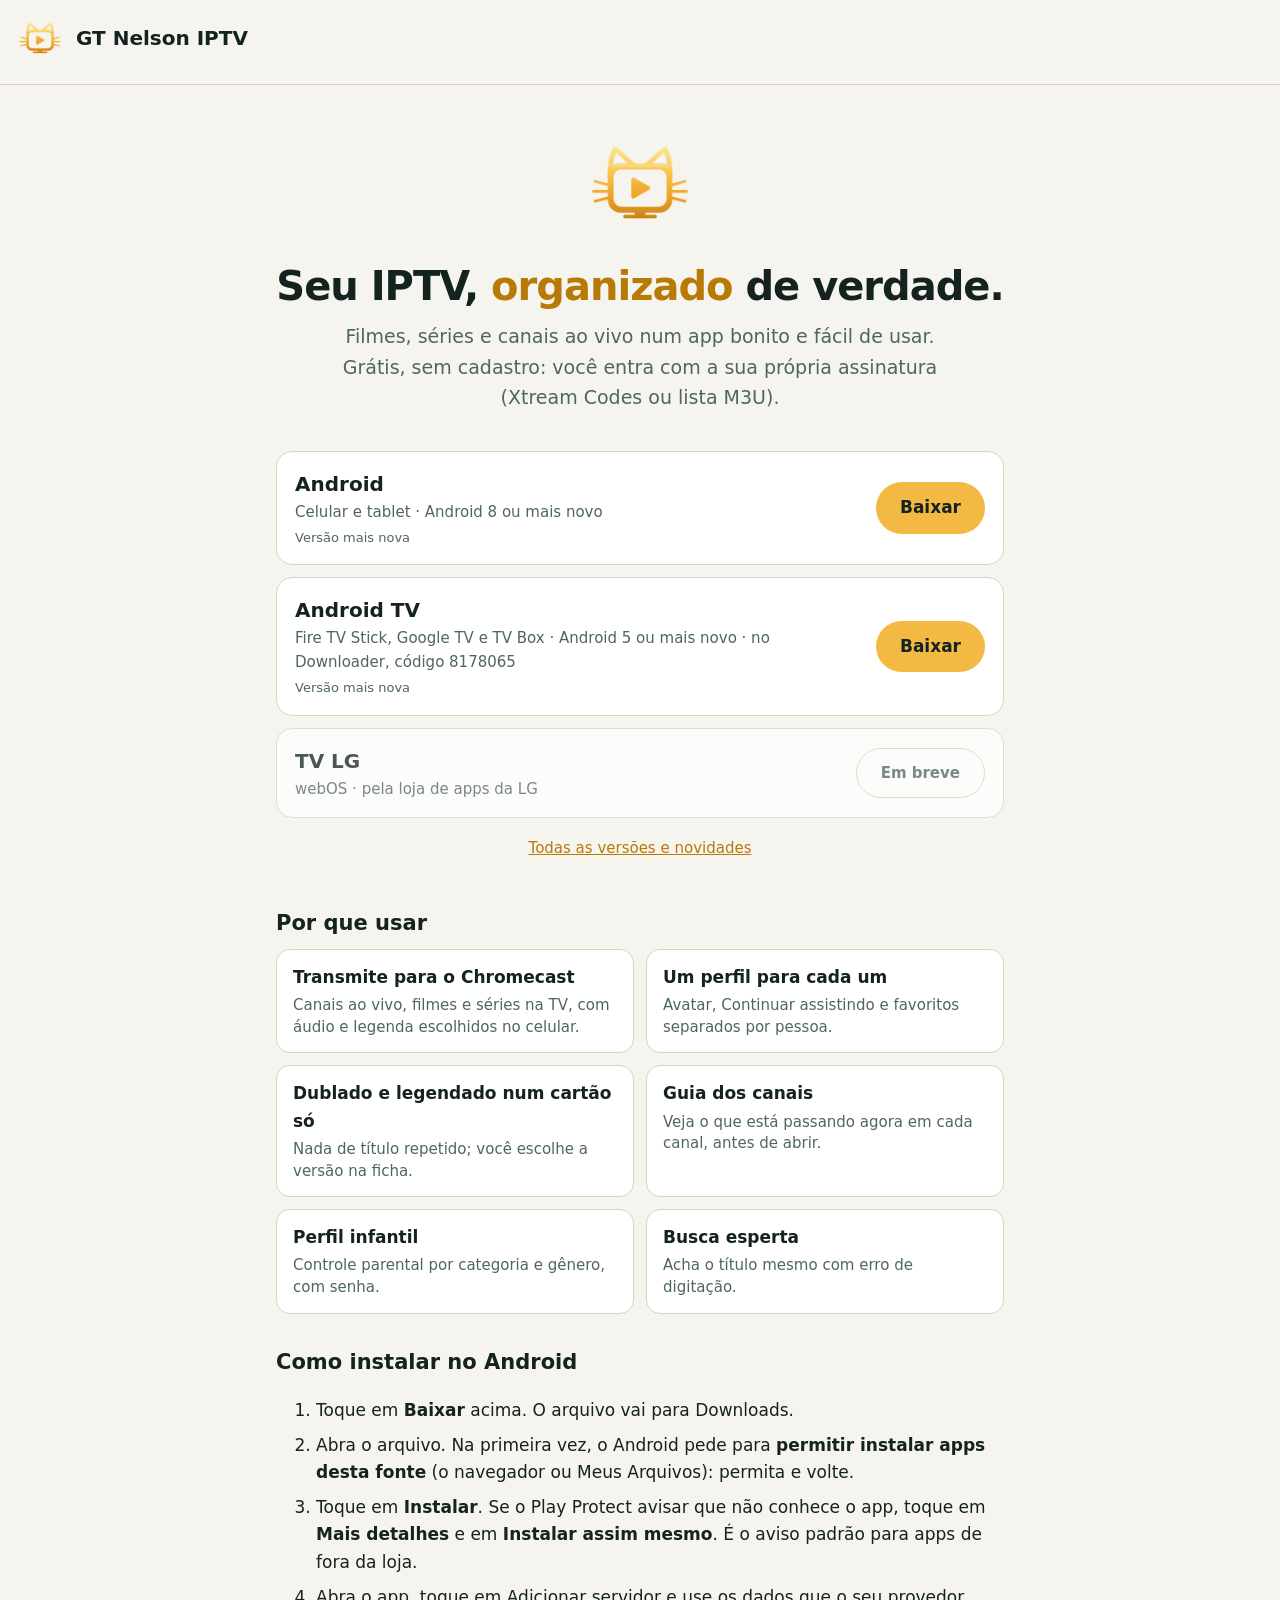
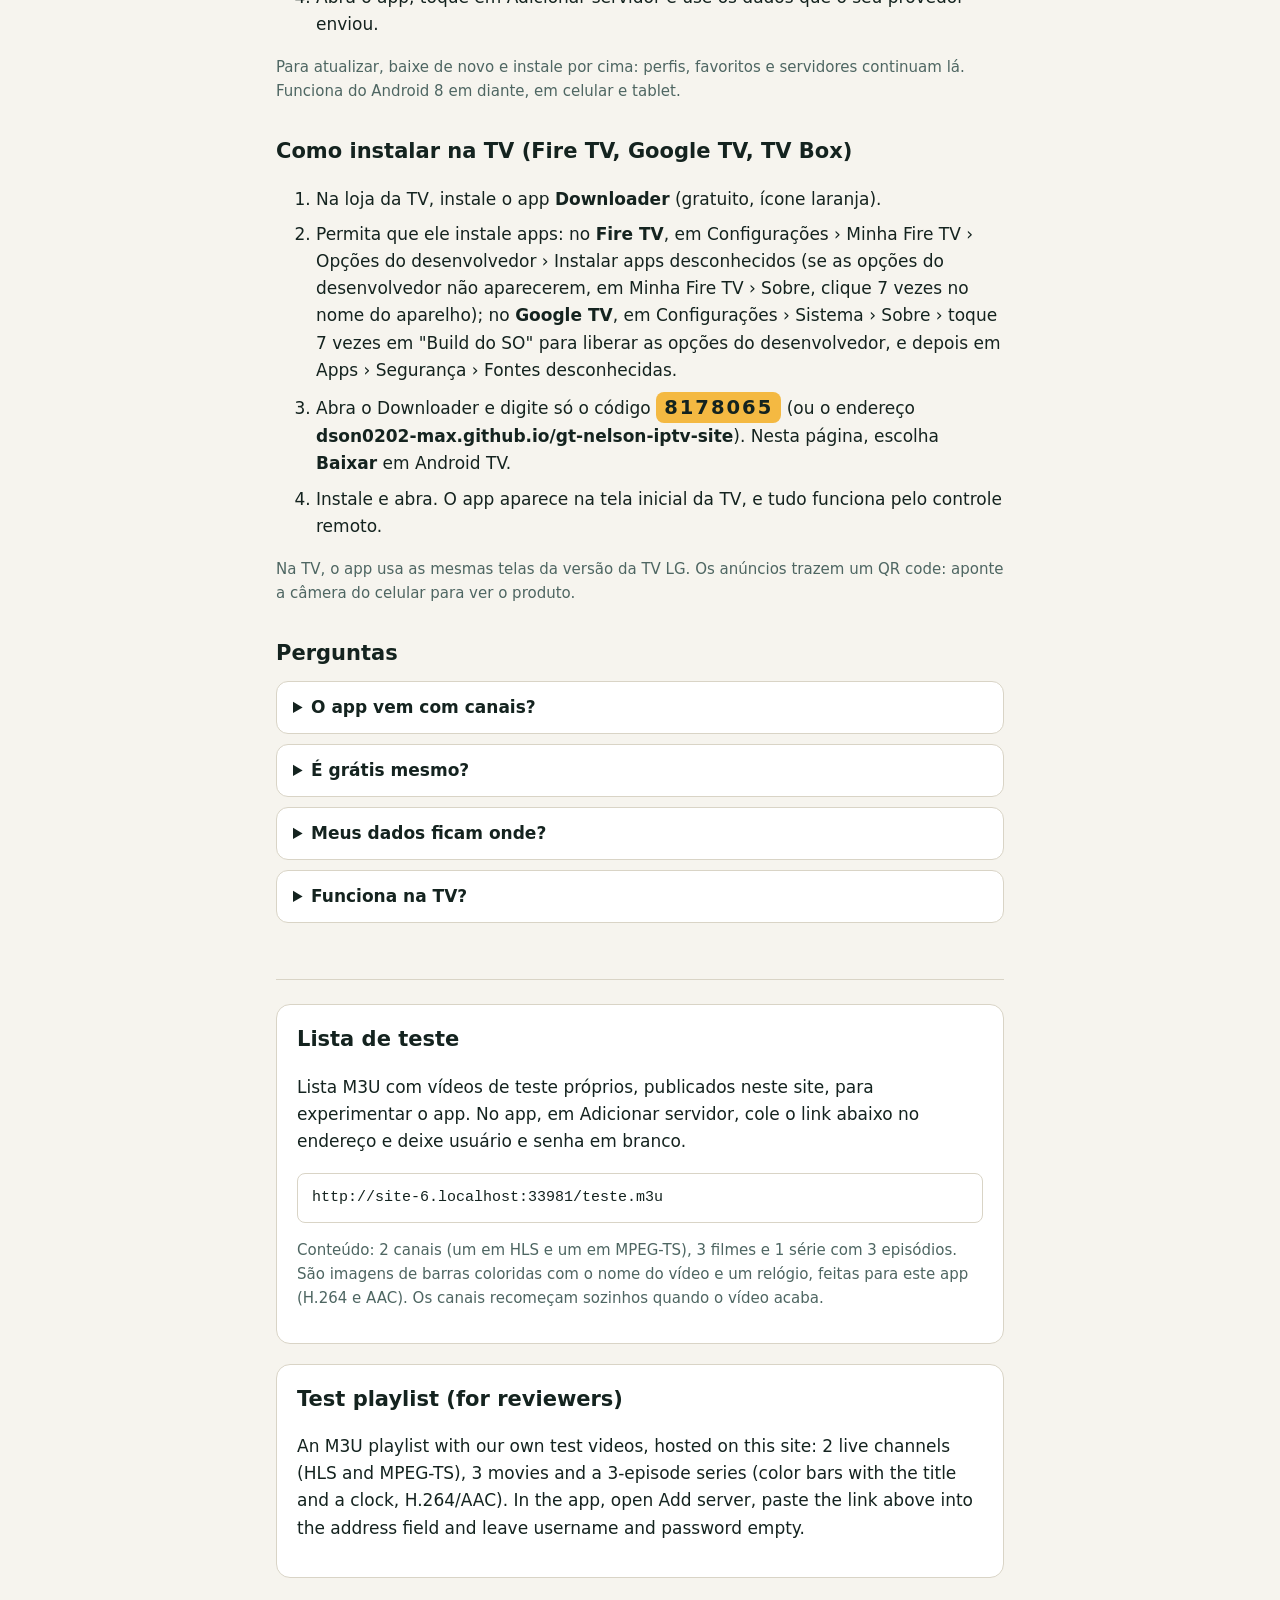
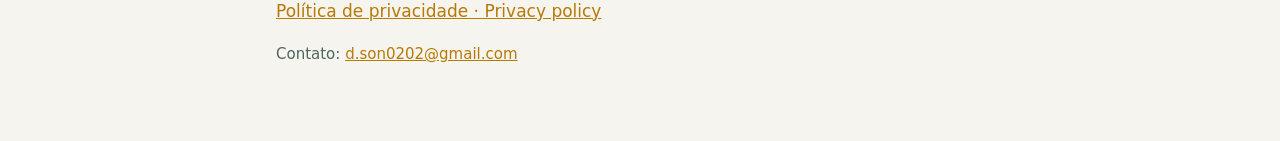
==== commit 0403a8ba: "Pagina de download do app e politica de privacidade do Android" ====
--- a/index.html
+++ b/index.html
@@ -87,10 +87,14 @@
 
   // Downloads: os arquivos ficam nos Releases deste repositório. Cada plataforma tem um prefixo de versão
   // (android-v1.1.3, androidtv-v1.0.0...), e a página mostra a versão mais nova de cada uma.
+  // 25/11/2026: o Baixar não depende mais da API do GitHub (que pode falhar ou demorar, e aí o botão levava para a
+  // página de versões do GitHub). Cada plataforma tem um Release fixo (android-atual, androidtv-atual, marcado como
+  // pré-lançamento para o app e a página não o contarem como versão) com o APK mais novo sempre com o mesmo nome:
+  // o link é sempre o mesmo e baixa direto. A API só completa a versão, a data e o tamanho.
   var REPO = 'dson0202-max/gt-nelson-iptv-site';
   var PLATAFORMAS = [
-    { id: 'android', nome: 'Android', sub: 'Celular e tablet · Android 8 ou mais novo', prefixo: 'android-v', ext: '.apk', emBreve: false },
-    { id: 'androidtv', nome: 'Android TV', sub: 'Fire TV Stick, Google TV e TV Box · Android 5 ou mais novo · no Downloader, código 8178065', prefixo: 'androidtv-v', ext: '.apk', emBreve: false, como: '#instalar-tv' },
+    { id: 'android', nome: 'Android', sub: 'Celular e tablet · Android 8 ou mais novo', prefixo: 'android-v', ext: '.apk', emBreve: false, fixo: 'gtnelson-iptv-android.apk' },
+    { id: 'androidtv', nome: 'Android TV', sub: 'Fire TV Stick, Google TV e TV Box · Android 5 ou mais novo · no Downloader, código 8178065', prefixo: 'androidtv-v', ext: '.apk', emBreve: false, como: '#instalar-tv', fixo: 'gtnelson-iptv-androidtv.apk' },
     { id: 'lg', nome: 'TV LG', sub: 'webOS · pela loja de apps da LG', loja: '', emBreve: true }
   ];
   var TODAS = 'https://github.com/' + REPO + '/releases';
@@ -114,9 +118,14 @@
           a = (x.assets || []).filter(function (y) { return y.name.slice(-p.ext.length) === p.ext; })[0];
           if (a) { r = x; return true; } return false;
         });
+        var fixo = p.fixo ? 'https://github.com/' + REPO + '/releases/download/' + p.id + '-atual/' + p.fixo : '';
         if (r) {
-          bt = '<a class="bt" href="' + esc(a.browser_download_url) + '">Baixar</a>';
+          bt = '<a class="bt" href="' + esc(fixo || a.browser_download_url) + '">Baixar</a>';
           info = 'Versão ' + esc(r.tag_name.slice(p.prefixo.length)) + ' · ' + data(r.published_at) + ' · ' + mb(a.size);
+        } else if (fixo && !rels) {
+          // ainda sem a resposta da API (ou ela falhou): o link fixo baixa a versão mais nova do mesmo jeito
+          bt = '<a class="bt" href="' + esc(fixo) + '">Baixar</a>';
+          info = 'Versão mais nova';
         } else if (rels) {
           // a lista de versões veio e não tem esta plataforma ainda
           bt = '<span class="bt off">Em preparação</span>';
